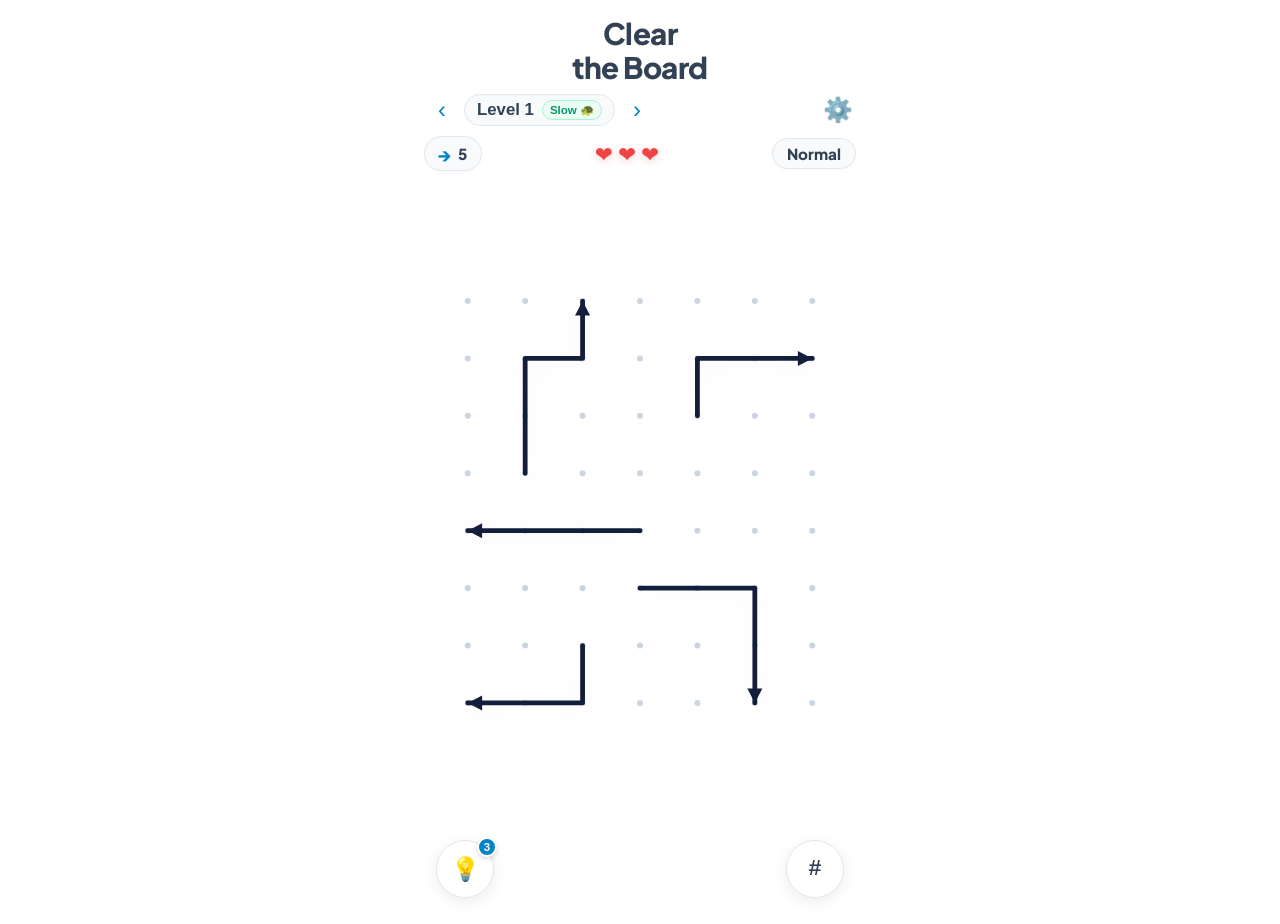
==== index.html @ a47052be "Add files via upload" ====
<!DOCTYPE html>
<html lang="en">
<head>
  <meta charset="UTF-8">
  <meta name="viewport" content="width=device-width, initial-scale=1.0, maximum-scale=1.0, user-scalable=no">
  <title>Clear the Board - 1000 Levels</title>
  
  <!-- Modern Clean Typography -->
  <link rel="preconnect" href="https://fonts.googleapis.com">
  <link rel="preconnect" href="https://fonts.gstatic.com" crossorigin>
  <link href="https://fonts.googleapis.com/css2?family=Plus+Jakarta+Sans:wght@600;700;800;900&display=swap" rel="stylesheet">
  
  <!-- CSS Styles -->
  <link rel="stylesheet" href="styles.css">
</head>
<body>

  <!-- App Viewport -->
  <div class="app-viewport">
    
    <!-- 1. Header Section (Exact Mobile Screenshot Match) -->
    <header class="header-container">
      <h1 class="main-title">Clear<br>the Board</h1>

      <!-- Subheader: ‹ | Level X | › | ⚙️ -->
      <div class="sub-header-row">
        <div class="level-nav-group">
          <button id="nav-prev-btn" class="nav-icon-btn" title="Previous Level">‹</button>
          <button id="level-title-btn" class="level-title-btn" title="Choose Level">
            <span id="level-title-text">Level 1</span>
            <span class="speed-badge">Slow 🐢</span>
          </button>
          <button id="nav-next-btn" class="nav-icon-btn" title="Next Level">›</button>
        </div>
        <button id="nav-settings-btn" class="nav-icon-btn" title="Settings">⚙️</button>
      </div>

      <!-- Status Bar: ↗ Count | ❤️ ❤️ ❤️ | Difficulty -->
      <div class="status-bar-row">
        <div class="status-pill">
          <span class="arrow-counter-icon">↗</span>
          <span id="remaining-count">6</span>
        </div>

        <div id="hearts-container" class="hearts-container">
          <span class="heart-icon">❤️</span>
          <span class="heart-icon">❤️</span>
          <span class="heart-icon">❤️</span>
        </div>

        <div id="difficulty-badge" class="status-pill">
          Normal
        </div>
      </div>
    </header>

    <!-- 2. Main Playfield (Responsive SVG Board) -->
    <main class="board-container">
      <canvas id="particles-canvas"></canvas>
      <svg id="game-svg"></svg>
    </main>

    <!-- 3. Bottom Controls: Floating Circular Buttons (💡 3 | #) -->
    <footer class="bottom-actions-container">
      <!-- Lightbulb Hint Button -->
      <button id="btn-hint" class="floating-action-btn" title="Use Hint">
        <span>💡</span>
        <span id="hint-badge" class="btn-badge-counter">3</span>
      </button>

      <!-- Grid / Levels Button (#) -->
      <button id="btn-levels" class="floating-action-btn" title="Select Level (1 - 1000)">
        <span style="font-family: monospace; font-weight: 800; font-size: 1.4rem;">#</span>
      </button>
    </footer>

  </div>

  <!-- ==========================================================================
       4. VICTORY SCREEN (Exact Replica matching Train Your Brain screenshot)
       ========================================================================== -->
  <div id="victory-modal" class="victory-overlay">
    <div class="victory-header-group">
      <h2 class="victory-train-title">Train<br>Your Brain</h2>
      <h3 class="victory-sub-title">Level Completed!</h3>
    </div>

    <!-- Center Card with Maze Blueprint Preview -->
    <div class="victory-puzzle-card">
      <svg id="victory-blueprint-svg"></svg>
    </div>

    <!-- Bottom Buttons -->
    <div class="victory-footer-group">
      <button id="victory-newgame-btn" class="victory-newgame-btn">New Game</button>
      <button id="victory-main-btn" class="victory-main-btn">Main</button>
    </div>
  </div>

  <!-- ==========================================================================
       5. 1000-LEVEL SELECTOR MODAL
       ========================================================================== -->
  <div id="level-select-modal" class="modal-overlay">
    <div class="modal-card">
      <div class="modal-header-row">
        <h2 class="modal-title">Select Level</h2>
        <button id="modal-close-btn" class="modal-close-btn">&times;</button>
      </div>

      <!-- Quick Jump Input -->
      <div class="jump-input-row">
        <input type="number" id="jump-level-input" class="jump-input" placeholder="Jump to level (1 - 1000)" min="1" max="1000">
        <button id="jump-go-btn" class="jump-go-btn">Go</button>
      </div>

      <!-- Range Filter Tabs -->
      <div class="range-tabs">
        <button class="range-tab-btn active" data-start="1" data-end="50">1 - 50</button>
        <button class="range-tab-btn" data-start="51" data-end="100">51 - 100</button>
        <button class="range-tab-btn" data-start="101" data-end="250">101 - 250</button>
        <button class="range-tab-btn" data-start="251" data-end="500">251 - 500</button>
        <button class="range-tab-btn" data-start="501" data-end="1000">501 - 1000</button>
      </div>

      <!-- Scrollable Levels Grid -->
      <div id="levels-scroll-grid" class="levels-scroll-grid"></div>
    </div>
  </div>

  <!-- ==========================================================================
       6. GAME OVER MODAL
       ========================================================================== -->
  <div id="gameover-modal" class="modal-overlay">
    <div class="modal-card gameover-card">
      <div class="gameover-icon">💔</div>
      <h2 class="modal-title" style="color: #ef4444;">Out of Lives!</h2>
      <p style="color: #64748b; margin-bottom: 24px; font-size: 0.95rem;">Look closely at which arrows block others before tapping.</p>
      
      <button id="gameover-retry-btn" class="jump-go-btn" style="width: 100%; padding: 14px 0; font-size: 1.05rem;">Try Again ↺</button>
    </div>
  </div>

  <!-- Scripts -->
  <script src="audio.js"></script>
  <script src="particles.js"></script>
  <script src="levels.js"></script>
  <script src="game.js"></script>
  <script src="app.js"></script>
</body>
</html>
---- styles.css ----
/* ==========================================================================
   Arrow Escape / Tap Away - Exact Match UI & Visual Design (Pixel-Accurate)
   Clean White Background, Dot-Matrix Grid, Thin Bent Navy Arrows, Red Hearts
   Train Your Brain - Level Completed Celebration Screen (Exact Replica)
   ========================================================================== */

:root {
  --font-family: 'Plus Jakarta Sans', system-ui, -apple-system, BlinkMacSystemFont, 'Segoe UI', Roboto, sans-serif;
  --bg-color: #ffffff;
  --text-title: #334155;
  --text-main: #0f172a;
  --text-muted: #64748b;
  --accent-blue: #0284c7;
  --accent-cyan: #38bdf8;
  --pill-bg: #f8fafc;
  --pill-border: #e2e8f0;
  --arrow-color: #131e3a;
  --arrow-active: #0284c7;
  --heart-color: #ef4444;
}

* {
  margin: 0;
  padding: 0;
  box-sizing: border-box;
  -webkit-tap-highlight-color: transparent;
  user-select: none;
}

body {
  font-family: var(--font-family);
  background: var(--bg-color);
  color: var(--text-main);
  min-height: 100vh;
  overflow: hidden;
  display: flex;
  flex-direction: column;
  align-items: center;
  justify-content: space-between;
  padding: 12px 16px;
  position: relative;
}

/* App Viewport Container (Mobile phone ratio / responsive) */
.app-viewport {
  width: 100%;
  max-width: 440px;
  height: 100vh;
  max-height: 920px;
  display: flex;
  flex-direction: column;
  justify-content: space-between;
  align-items: center;
  position: relative;
}

/* 1. Header Section (Exact Screenshot Match) */
.header-container {
  width: 100%;
  display: flex;
  flex-direction: column;
  align-items: center;
  gap: 8px;
  padding-top: 4px;
}

.main-title {
  font-size: 1.85rem;
  font-weight: 800;
  color: var(--text-title);
  letter-spacing: -0.5px;
  text-align: center;
  line-height: 1.15;
}

.sub-header-row {
  width: 100%;
  display: flex;
  align-items: center;
  justify-content: space-between;
  padding: 0 4px;
}

.level-nav-group {
  display: flex;
  align-items: center;
  gap: 4px;
}

.nav-icon-btn {
  background: transparent;
  border: none;
  color: var(--accent-blue);
  font-size: 1.5rem;
  cursor: pointer;
  display: flex;
  align-items: center;
  justify-content: center;
  width: 36px;
  height: 36px;
  border-radius: 50%;
  transition: background 0.15s ease, transform 0.15s ease;
}

.nav-icon-btn:hover {
  background: #f1f5f9;
  transform: scale(1.08);
}

.nav-icon-btn:active {
  transform: scale(0.92);
}

.level-title-btn {
  background: #f8fafc;
  border: 1px solid #e2e8f0;
  padding: 5px 12px;
  border-radius: 9999px;
  font-size: 1.05rem;
  font-weight: 800;
  color: var(--text-title);
  cursor: pointer;
  display: flex;
  align-items: center;
  gap: 6px;
  transition: all 0.15s ease;
}

.level-title-btn:hover {
  background: #e0f2fe;
  border-color: var(--accent-blue);
  color: var(--accent-blue);
}

.speed-badge {
  font-size: 0.72rem;
  font-weight: 700;
  background: #ecfdf5;
  color: #059669;
  border: 1px solid #a7f3d0;
  padding: 2px 7px;
  border-radius: 9999px;
  margin-left: 2px;
}

/* 2. Status Bar: Arrows Left & 3 Hearts */
.status-bar-row {
  width: 100%;
  display: flex;
  align-items: center;
  justify-content: space-between;
  padding: 0 4px;
}

.status-pill {
  display: inline-flex;
  align-items: center;
  gap: 6px;
  background: var(--pill-bg);
  border: 1.5px solid var(--pill-border);
  border-radius: 9999px;
  padding: 5px 14px;
  font-size: 0.95rem;
  font-weight: 800;
  color: var(--text-title);
  box-shadow: 0 1px 3px rgba(0, 0, 0, 0.03);
}

.arrow-counter-icon {
  font-size: 1.15rem;
  color: var(--accent-blue);
  transform: rotate(45deg);
  display: inline-block;
}

.hearts-container {
  display: flex;
  align-items: center;
  gap: 5px;
}

.heart-icon {
  font-size: 1.35rem;
  color: var(--heart-color);
  transition: transform 0.25s cubic-bezier(0.34, 1.56, 0.64, 1), opacity 0.25s ease;
  filter: drop-shadow(0 2px 4px rgba(239, 68, 68, 0.25));
}

.heart-icon.lost {
  opacity: 0.2;
  transform: scale(0.75);
  filter: grayscale(1);
}

/* 3. Board Container (Canvas & SVG) */
.board-container {
  width: 100%;
  flex: 1;
  display: flex;
  align-items: center;
  justify-content: center;
  position: relative;
  overflow: visible;
  padding: 4px;
  margin: 6px 0;
}

#game-svg {
  width: 100%;
  height: 100%;
  max-height: 68vh;
  touch-action: none;
  filter: drop-shadow(0 4px 12px rgba(19, 30, 58, 0.04));
  overflow: visible;
}

/* 4. Bottom Actions (Floating Circular Buttons) */
.bottom-actions-container {
  width: 100%;
  display: flex;
  align-items: center;
  justify-content: space-between;
  padding: 8px 16px 14px;
}

.floating-action-btn {
  width: 58px;
  height: 58px;
  border-radius: 50%;
  background: #ffffff;
  border: 1.5px solid #e2e8f0;
  color: var(--text-title);
  font-size: 1.45rem;
  display: flex;
  align-items: center;
  justify-content: center;
  cursor: pointer;
  position: relative;
  box-shadow: 0 4px 16px rgba(0, 0, 0, 0.08);
  transition: transform 0.15s ease, box-shadow 0.15s ease, border-color 0.15s ease;
}

.floating-action-btn:hover {
  transform: translateY(-3px);
  box-shadow: 0 8px 24px rgba(0, 0, 0, 0.12);
  border-color: #cbd5e1;
}

.floating-action-btn:active {
  transform: scale(0.92);
}

.btn-badge-counter {
  position: absolute;
  top: -4px;
  right: -4px;
  background: #0284c7;
  color: #ffffff;
  font-size: 0.72rem;
  font-weight: 800;
  width: 20px;
  height: 20px;
  border-radius: 50%;
  display: flex;
  align-items: center;
  justify-content: center;
  border: 2px solid #ffffff;
  box-shadow: 0 2px 5px rgba(0,0,0,0.15);
}

/* Touch Ripple */
.touch-ripple {
  position: fixed;
  width: 36px;
  height: 36px;
  border-radius: 50%;
  background: rgba(2, 132, 199, 0.35);
  pointer-events: none;
  transform: translate(-50%, -50%) scale(0.4);
  animation: rippleSpread 0.45s cubic-bezier(0.2, 0.8, 0.2, 1) forwards;
  z-index: 999;
}

@keyframes rippleSpread {
  0% { transform: translate(-50%, -50%) scale(0.4); opacity: 0.8; }
  100% { transform: translate(-50%, -50%) scale(2.4); opacity: 0; }
}

/* Particle Canvas */
#particles-canvas {
  position: absolute;
  top: 0;
  left: 0;
  width: 100%;
  height: 100%;
  pointer-events: none;
  z-index: 50;
}

/* ==========================================================================
   5. "TRAIN YOUR BRAIN - LEVEL COMPLETED!" VICTORY SCREEN
   Exact 1:1 Replica matching media_1790668545825.webp
   ========================================================================== */
.victory-overlay {
  position: fixed;
  inset: 0;
  background: linear-gradient(180deg, #0ea5e9 0%, #0284c7 100%);
  display: flex;
  flex-direction: column;
  align-items: center;
  justify-content: space-between;
  padding: 48px 24px 36px;
  z-index: 2000;
  opacity: 0;
  pointer-events: none;
  transition: opacity 0.35s ease;
  overflow: hidden;
}

.victory-overlay.active {
  opacity: 1;
  pointer-events: auto;
}

/* Radial burst glow behind victory screen */
.victory-overlay::before {
  content: '';
  position: absolute;
  top: 30%;
  left: 50%;
  width: 600px;
  height: 600px;
  transform: translate(-50%, -50%);
  background: radial-gradient(circle, rgba(255, 255, 255, 0.25) 0%, rgba(255, 255, 255, 0) 70%);
  pointer-events: none;
}

.victory-header-group {
  text-align: center;
  position: relative;
  z-index: 2;
  margin-top: 12px;
}

.victory-train-title {
  color: #ffffff;
  font-size: 2.3rem;
  font-weight: 800;
  letter-spacing: -0.5px;
  line-height: 1.15;
  text-shadow: 0 4px 12px rgba(0, 0, 0, 0.15);
}

.victory-sub-title {
  color: #ffffff;
  font-size: 1.45rem;
  font-weight: 700;
  margin-top: 16px;
  opacity: 0.95;
  text-shadow: 0 2px 8px rgba(0, 0, 0, 0.15);
}

/* Center White Card showing the completed puzzle silhouette */
.victory-puzzle-card {
  width: 86%;
  max-width: 320px;
  aspect-ratio: 1;
  background: #ffffff;
  border-radius: 28px;
  padding: 22px;
  box-shadow: 0 24px 60px -10px rgba(0, 0, 0, 0.35);
  display: flex;
  align-items: center;
  justify-content: center;
  position: relative;
  z-index: 2;
  transform: scale(0.92);
  transition: transform 0.4s cubic-bezier(0.34, 1.56, 0.64, 1);
}

.victory-overlay.active .victory-puzzle-card {
  transform: scale(1);
}

#victory-blueprint-svg {
  width: 100%;
  height: 100%;
}

/* Bottom Action Buttons */
.victory-footer-group {
  width: 100%;
  max-width: 320px;
  display: flex;
  flex-direction: column;
  align-items: center;
  gap: 14px;
  position: relative;
  z-index: 2;
  margin-bottom: 8px;
}

.victory-newgame-btn {
  width: 100%;
  background: #ffffff;
  color: #0284c7;
  border: none;
  border-radius: 9999px;
  padding: 16px 0;
  font-size: 1.15rem;
  font-weight: 800;
  letter-spacing: -0.2px;
  cursor: pointer;
  box-shadow: 0 8px 24px rgba(0, 0, 0, 0.15);
  transition: transform 0.15s ease, box-shadow 0.15s ease;
}

.victory-newgame-btn:hover {
  transform: translateY(-2px);
  box-shadow: 0 12px 30px rgba(0, 0, 0, 0.2);
}

.victory-newgame-btn:active {
  transform: scale(0.96);
}

.victory-main-btn {
  background: transparent;
  border: none;
  color: rgba(255, 255, 255, 0.95);
  font-size: 1.05rem;
  font-weight: 700;
  cursor: pointer;
  padding: 6px 16px;
  transition: opacity 0.15s ease;
}

.victory-main-btn:hover {
  opacity: 0.8;
  text-decoration: underline;
}

/* Confetti flakes */
.confetti-flake {
  position: absolute;
  width: 9px;
  height: 15px;
  border-radius: 2px;
  opacity: 0.9;
  pointer-events: none;
  animation: fallConfetti linear infinite;
}

@keyframes fallConfetti {
  0% { transform: translateY(-40px) rotate(0deg); opacity: 1; }
  100% { transform: translateY(105vh) rotate(720deg); opacity: 0; }
}

/* ==========================================================================
   6. LEVEL SELECTOR MODAL (1 to 1000 Levels)
   ========================================================================== */
.modal-overlay {
  position: fixed;
  inset: 0;
  background: rgba(15, 23, 42, 0.65);
  backdrop-filter: blur(8px);
  display: flex;
  align-items: center;
  justify-content: center;
  padding: 20px;
  z-index: 3000;
  opacity: 0;
  pointer-events: none;
  transition: opacity 0.2s ease;
}

.modal-overlay.active {
  opacity: 1;
  pointer-events: auto;
}

.modal-card {
  width: 100%;
  max-width: 400px;
  max-height: 85vh;
  background: #ffffff;
  border-radius: 28px;
  padding: 24px;
  box-shadow: 0 24px 60px rgba(0, 0, 0, 0.25);
  display: flex;
  flex-direction: column;
  transform: scale(0.92);
  transition: transform 0.25s cubic-bezier(0.34, 1.56, 0.64, 1);
}

.modal-overlay.active .modal-card {
  transform: scale(1);
}

.modal-header-row {
  display: flex;
  align-items: center;
  justify-content: space-between;
  margin-bottom: 14px;
}

.modal-title {
  font-size: 1.4rem;
  font-weight: 800;
  color: var(--text-title);
}

.modal-close-btn {
  background: #f1f5f9;
  border: none;
  width: 32px;
  height: 32px;
  border-radius: 50%;
  font-size: 1.1rem;
  color: var(--text-muted);
  cursor: pointer;
  display: flex;
  align-items: center;
  justify-content: center;
}

/* Quick Jump Input */
.jump-input-row {
  display: flex;
  align-items: center;
  gap: 8px;
  margin-bottom: 14px;
}

.jump-input {
  flex: 1;
  padding: 10px 14px;
  border-radius: 14px;
  border: 1.5px solid #e2e8f0;
  font-size: 0.95rem;
  font-weight: 700;
  outline: none;
  color: var(--text-main);
}

.jump-input:focus {
  border-color: var(--accent-blue);
}

.jump-go-btn {
  background: var(--accent-blue);
  color: #ffffff;
  border: none;
  padding: 10px 18px;
  border-radius: 14px;
  font-weight: 800;
  font-size: 0.95rem;
  cursor: pointer;
}

/* Range Filter Tabs */
.range-tabs {
  display: flex;
  gap: 6px;
  overflow-x: auto;
  padding-bottom: 8px;
  margin-bottom: 12px;
}

.range-tab-btn {
  background: #f8fafc;
  border: 1px solid #e2e8f0;
  padding: 6px 12px;
  border-radius: 9999px;
  font-size: 0.8rem;
  font-weight: 700;
  color: var(--text-muted);
  cursor: pointer;
  white-space: nowrap;
}

.range-tab-btn.active {
  background: #e0f2fe;
  border-color: var(--accent-blue);
  color: var(--accent-blue);
}

/* Level Grid */
.levels-scroll-grid {
  display: grid;
  grid-template-columns: repeat(5, 1fr);
  gap: 8px;
  overflow-y: auto;
  max-height: 340px;
  padding: 4px;
}

.level-chip {
  aspect-ratio: 1;
  border-radius: 12px;
  background: #f8fafc;
  border: 1.5px solid #e2e8f0;
  display: flex;
  flex-direction: column;
  align-items: center;
  justify-content: center;
  font-weight: 800;
  font-size: 0.95rem;
  color: var(--text-main);
  cursor: pointer;
  transition: all 0.15s ease;
}

.level-chip:hover {
  background: #e0f2fe;
  border-color: var(--accent-blue);
  transform: scale(1.05);
}

.level-chip.current {
  border-color: var(--accent-blue);
  background: var(--accent-blue);
  color: #ffffff;
}

.level-chip.completed::after {
  content: '★';
  font-size: 0.65rem;
  color: #eab308;
  line-height: 1;
}

/* Game Over Modal */
.gameover-card {
  text-align: center;
  padding: 28px 20px;
}

.gameover-icon {
  font-size: 3rem;
  margin-bottom: 12px;
}
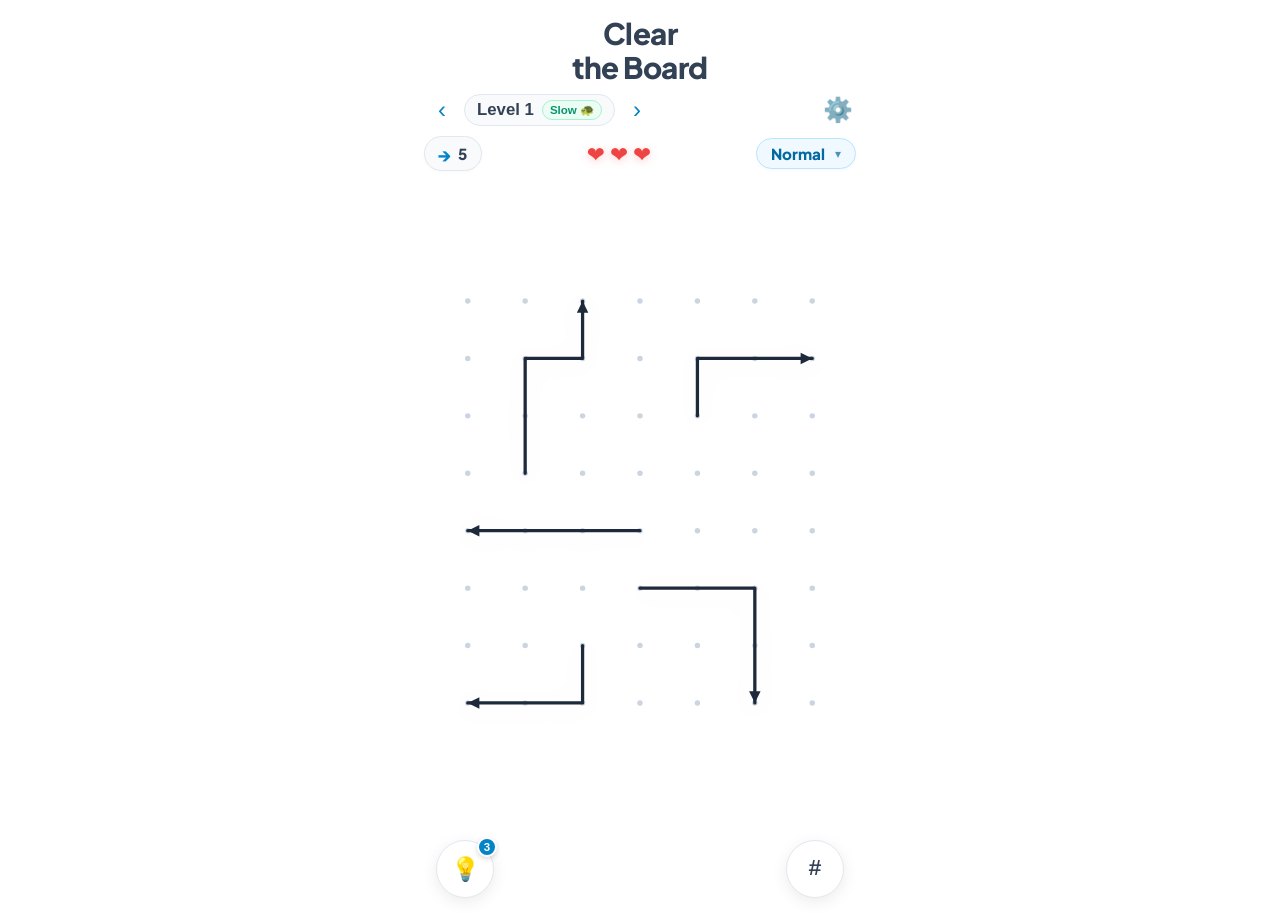
==== commit 825daf03: "Add files via upload" ====
--- a/index.html
+++ b/index.html
@@ -48,8 +48,9 @@
           <span class="heart-icon">❤️</span>
         </div>
 
-        <div id="difficulty-badge" class="status-pill">
-          Normal
+        <div id="difficulty-badge" class="status-pill cursor-pointer" title="Change Difficulty (Easy / Normal / Hard)" style="cursor: pointer;">
+          <span id="difficulty-text">Normal</span>
+          <span style="font-size: 0.75rem; margin-left: 4px; opacity: 0.7;">▾</span>
         </div>
       </div>
     </header>
@@ -140,6 +141,36 @@
     </div>
   </div>
 
+  <!-- ==========================================================================
+       7. DIFFICULTY SELECTOR MODAL (Easy, Normal, Hard)
+       ========================================================================== -->
+  <div id="difficulty-modal" class="modal-overlay">
+    <div class="modal-card" style="max-width: 380px; text-align: center;">
+      <div class="modal-header-row" style="margin-bottom: 12px;">
+        <h2 class="modal-title">Game Difficulty</h2>
+        <button id="difficulty-modal-close-btn" class="modal-close-btn">&times;</button>
+      </div>
+      <p style="color: #64748b; font-size: 0.9rem; margin-bottom: 20px;">Apni pasand ke mutabiq difficulty select karein:</p>
+      
+      <div style="display: flex; flex-direction: column; gap: 12px;">
+        <button class="difficulty-select-btn" data-diff="Easy" style="border: 2px solid #22c55e; background: #f0fdf4; color: #15803d; border-radius: 14px; padding: 14px 18px; font-weight: 800; font-size: 1.05rem; cursor: pointer; display: flex; align-items: center; justify-content: space-between; transition: transform 0.15s ease;">
+          <span>🟢 Easy (Aasan)</span>
+          <span style="font-size: 0.85rem; font-weight: 600; opacity: 0.85;">5 - 10 Arrows</span>
+        </button>
+
+        <button class="difficulty-select-btn" data-diff="Normal" style="border: 2px solid #0284c7; background: #f0f9ff; color: #0369a1; border-radius: 14px; padding: 14px 18px; font-weight: 800; font-size: 1.05rem; cursor: pointer; display: flex; align-items: center; justify-content: space-between; transition: transform 0.15s ease;">
+          <span>🟡 Normal (Madhyam)</span>
+          <span style="font-size: 0.85rem; font-weight: 600; opacity: 0.85;">12 - 22 Arrows</span>
+        </button>
+
+        <button class="difficulty-select-btn" data-diff="Hard" style="border: 2px solid #ea580c; background: #fff7ed; color: #c2410c; border-radius: 14px; padding: 14px 18px; font-weight: 800; font-size: 1.05rem; cursor: pointer; display: flex; align-items: center; justify-content: space-between; transition: transform 0.15s ease;">
+          <span>🔴 Hard (Kathin)</span>
+          <span style="font-size: 0.85rem; font-weight: 600; opacity: 0.85;">25 - 42 Arrows</span>
+        </button>
+      </div>
+    </div>
+  </div>
+
   <!-- Scripts -->
   <script src="audio.js"></script>
   <script src="particles.js"></script>
--- a/styles.css
+++ b/styles.css
@@ -640,3 +640,14 @@
   font-size: 3rem;
   margin-bottom: 12px;
 }
+
+/* Difficulty Option Buttons */
+.difficulty-select-btn:hover {
+  transform: translateY(-2px);
+  box-shadow: 0 4px 12px rgba(0, 0, 0, 0.08);
+}
+
+.difficulty-select-btn:active {
+  transform: scale(0.97);
+}
+
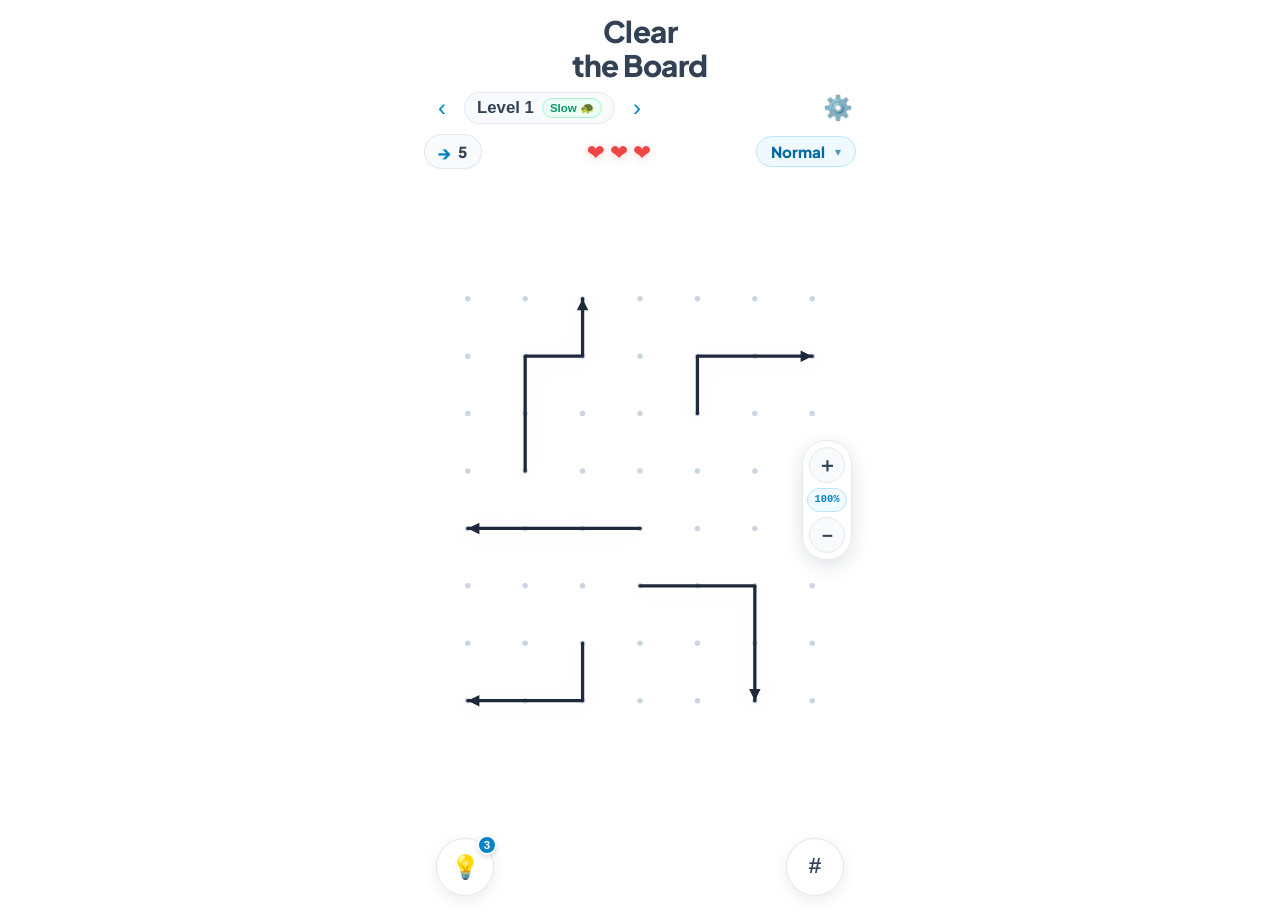
==== commit 75791e59: "Add files via upload" ====
--- a/index.html
+++ b/index.html
@@ -2,8 +2,8 @@
 <html lang="en">
 <head>
   <meta charset="UTF-8">
-  <meta name="viewport" content="width=device-width, initial-scale=1.0, maximum-scale=1.0, user-scalable=no">
-  <title>Clear the Board - 1000 Levels</title>
+  <meta name="viewport" content="width=device-width, initial-scale=1.0, maximum-scale=5.0, user-scalable=yes">
+  <title>Clear the Board - 2000 Levels</title>
   
   <!-- Modern Clean Typography -->
   <link rel="preconnect" href="https://fonts.googleapis.com">
@@ -59,6 +59,13 @@
     <main class="board-container">
       <canvas id="particles-canvas"></canvas>
       <svg id="game-svg"></svg>
+
+      <!-- Zoom In / Zoom Out Floating Controls -->
+      <div id="zoom-controls" class="zoom-controls-widget" title="Zoom & Pan Controls">
+        <button id="btn-zoom-in" class="zoom-control-btn" title="Zoom In (＋)">＋</button>
+        <button id="btn-zoom-reset" class="zoom-control-btn zoom-level-display" title="Reset Zoom (Fit)">100%</button>
+        <button id="btn-zoom-out" class="zoom-control-btn" title="Zoom Out (－)">－</button>
+      </div>
     </main>
 
     <!-- 3. Bottom Controls: Floating Circular Buttons (💡 3 | #) -->
@@ -70,7 +77,7 @@
       </button>
 
       <!-- Grid / Levels Button (#) -->
-      <button id="btn-levels" class="floating-action-btn" title="Select Level (1 - 1000)">
+      <button id="btn-levels" class="floating-action-btn" title="Select Level (1 - 2000)">
         <span style="font-family: monospace; font-weight: 800; font-size: 1.4rem;">#</span>
       </button>
     </footer>
@@ -104,23 +111,24 @@
   <div id="level-select-modal" class="modal-overlay">
     <div class="modal-card">
       <div class="modal-header-row">
-        <h2 class="modal-title">Select Level</h2>
+        <h2 class="modal-title">Select Level (1 - 2000)</h2>
         <button id="modal-close-btn" class="modal-close-btn">&times;</button>
       </div>
 
       <!-- Quick Jump Input -->
       <div class="jump-input-row">
-        <input type="number" id="jump-level-input" class="jump-input" placeholder="Jump to level (1 - 1000)" min="1" max="1000">
+        <input type="number" id="jump-level-input" class="jump-input" placeholder="Jump to level (1 - 2000)" min="1" max="2000">
         <button id="jump-go-btn" class="jump-go-btn">Go</button>
       </div>
 
       <!-- Range Filter Tabs -->
       <div class="range-tabs">
-        <button class="range-tab-btn active" data-start="1" data-end="50">1 - 50</button>
-        <button class="range-tab-btn" data-start="51" data-end="100">51 - 100</button>
+        <button class="range-tab-btn active" data-start="1" data-end="100">1 - 100</button>
         <button class="range-tab-btn" data-start="101" data-end="250">101 - 250</button>
         <button class="range-tab-btn" data-start="251" data-end="500">251 - 500</button>
         <button class="range-tab-btn" data-start="501" data-end="1000">501 - 1000</button>
+        <button class="range-tab-btn" data-start="1001" data-end="1500">1001 - 1500</button>
+        <button class="range-tab-btn" data-start="1501" data-end="2000">1501 - 2000</button>
       </div>
 
       <!-- Scrollable Levels Grid -->
--- a/styles.css
+++ b/styles.css
@@ -32,12 +32,14 @@
   background: var(--bg-color);
   color: var(--text-main);
   min-height: 100vh;
-  overflow: hidden;
+  min-height: 100dvh;
+  overflow-x: hidden;
+  overflow-y: auto;
   display: flex;
   flex-direction: column;
   align-items: center;
   justify-content: space-between;
-  padding: 12px 16px;
+  padding: 10px 14px;
   position: relative;
 }
 
@@ -45,8 +47,8 @@
 .app-viewport {
   width: 100%;
   max-width: 440px;
-  height: 100vh;
-  max-height: 920px;
+  min-height: 100vh;
+  min-height: 100dvh;
   display: flex;
   flex-direction: column;
   justify-content: space-between;
@@ -212,6 +214,78 @@
   touch-action: none;
   filter: drop-shadow(0 4px 12px rgba(19, 30, 58, 0.04));
   overflow: visible;
+  cursor: default;
+}
+
+#game-svg.can-pan {
+  cursor: grab;
+}
+
+#game-svg.is-panning {
+  cursor: grabbing;
+}
+
+/* Floating Zoom & Pan Controls Widget */
+.zoom-controls-widget {
+  position: absolute;
+  right: 8px;
+  top: 50%;
+  transform: translateY(-50%);
+  display: flex;
+  flex-direction: column;
+  align-items: center;
+  gap: 5px;
+  background: rgba(255, 255, 255, 0.94);
+  backdrop-filter: blur(12px);
+  -webkit-backdrop-filter: blur(12px);
+  border: 1.5px solid #e2e8f0;
+  border-radius: 24px;
+  padding: 6px 4px;
+  box-shadow: 0 6px 20px rgba(15, 23, 42, 0.12);
+  z-index: 80;
+  user-select: none;
+  touch-action: none;
+}
+
+.zoom-control-btn {
+  width: 36px;
+  height: 36px;
+  border-radius: 50%;
+  background: #f8fafc;
+  border: 1px solid #e2e8f0;
+  color: var(--text-title);
+  font-size: 1.25rem;
+  font-weight: 800;
+  display: flex;
+  align-items: center;
+  justify-content: center;
+  cursor: pointer;
+  transition: all 0.15s ease;
+  line-height: 1;
+}
+
+.zoom-control-btn:hover {
+  background: #e0f2fe;
+  color: var(--accent-blue);
+  border-color: #7dd3fc;
+  transform: scale(1.08);
+}
+
+.zoom-control-btn:active {
+  transform: scale(0.92);
+}
+
+.zoom-level-display {
+  font-size: 0.65rem;
+  font-weight: 800;
+  font-family: monospace;
+  color: var(--accent-blue);
+  width: 40px;
+  height: 24px;
+  border-radius: 12px;
+  background: #f0f9ff;
+  border: 1px solid #bae6fd;
+  padding: 0 2px;
 }
 
 /* 4. Bottom Actions (Floating Circular Buttons) */
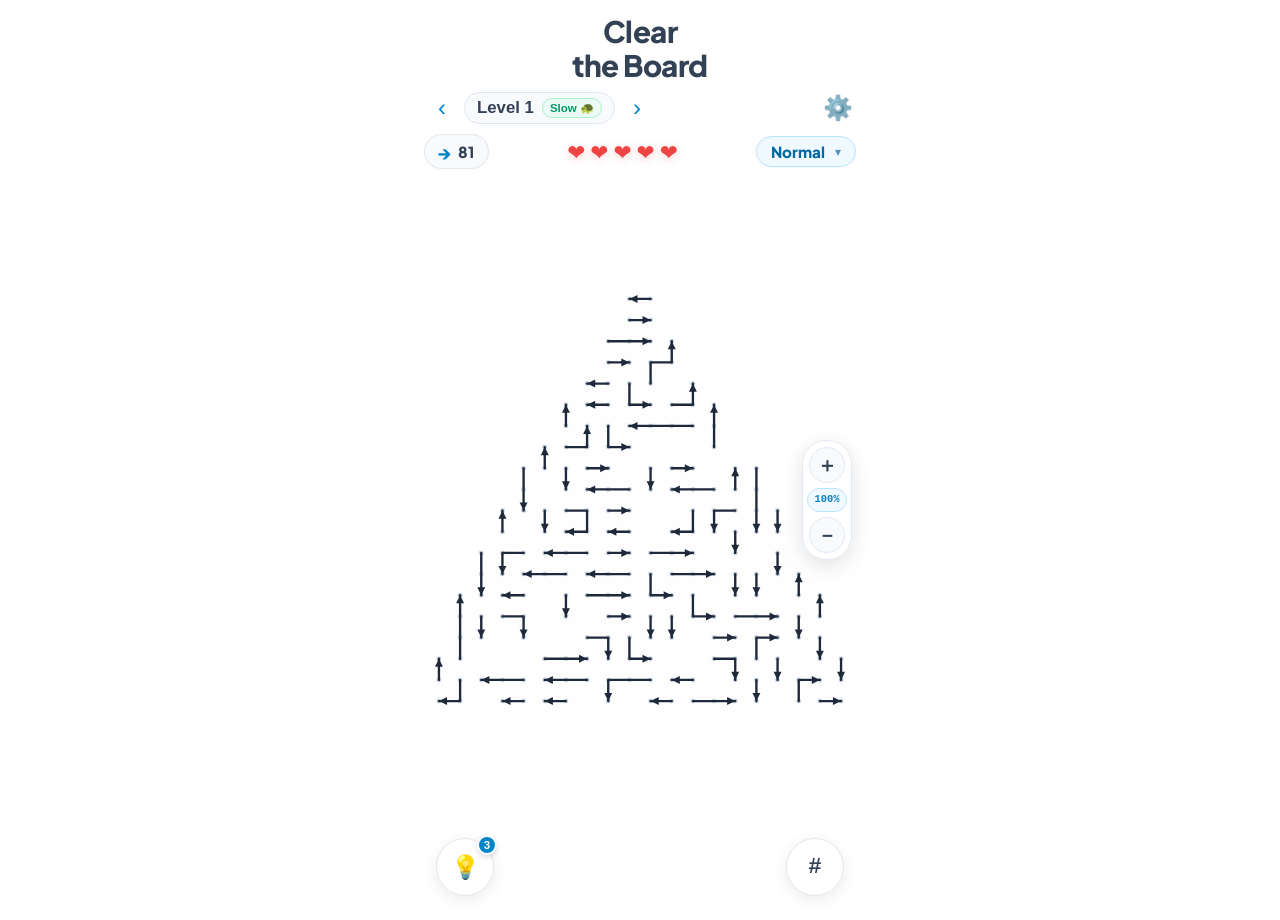
==== commit 6c061fa9: "Add files via upload" ====
--- a/index.html
+++ b/index.html
@@ -46,6 +46,8 @@
           <span class="heart-icon">❤️</span>
           <span class="heart-icon">❤️</span>
           <span class="heart-icon">❤️</span>
+          <span class="heart-icon">❤️</span>
+          <span class="heart-icon">❤️</span>
         </div>
 
         <div id="difficulty-badge" class="status-pill cursor-pointer" title="Change Difficulty (Easy / Normal / Hard)" style="cursor: pointer;">
@@ -89,8 +91,9 @@
        ========================================================================== -->
   <div id="victory-modal" class="victory-overlay">
     <div class="victory-header-group">
-      <h2 class="victory-train-title">Train<br>Your Brain</h2>
-      <h3 class="victory-sub-title">Level Completed!</h3>
+      <div class="victory-trophy-icon">🏆</div>
+      <h2 class="victory-train-title">Level Completed!</h2>
+      <h3 id="victory-level-subtitle" class="victory-sub-title">Level 1 Cleared</h3>
     </div>
 
     <!-- Center Card with Maze Blueprint Preview -->
@@ -98,10 +101,23 @@
       <svg id="victory-blueprint-svg"></svg>
     </div>
 
-    <!-- Bottom Buttons -->
+    <!-- Bottom Buttons: Continue to Next Level & Back Level -->
     <div class="victory-footer-group">
-      <button id="victory-newgame-btn" class="victory-newgame-btn">New Game</button>
-      <button id="victory-main-btn" class="victory-main-btn">Main</button>
+      <button id="victory-next-btn" class="victory-primary-btn" title="Continue to Next Level">
+        <span>Continue to Next Level</span>
+        <span style="font-size: 1.25rem;">➔</span>
+      </button>
+
+      <div class="victory-secondary-row">
+        <button id="victory-back-btn" class="victory-secondary-btn" title="Go to Previous Level">
+          <span>‹ Back Level</span>
+        </button>
+        <button id="victory-replay-btn" class="victory-secondary-btn" title="Replay this Level">
+          <span>Replay ↺</span>
+        </button>
+      </div>
+
+      <button id="victory-main-btn" class="victory-link-btn">Select Level (#)</button>
     </div>
   </div>
 
@@ -163,17 +179,17 @@
       <div style="display: flex; flex-direction: column; gap: 12px;">
         <button class="difficulty-select-btn" data-diff="Easy" style="border: 2px solid #22c55e; background: #f0fdf4; color: #15803d; border-radius: 14px; padding: 14px 18px; font-weight: 800; font-size: 1.05rem; cursor: pointer; display: flex; align-items: center; justify-content: space-between; transition: transform 0.15s ease;">
           <span>🟢 Easy (Aasan)</span>
-          <span style="font-size: 0.85rem; font-weight: 600; opacity: 0.85;">5 - 10 Arrows</span>
+          <span style="font-size: 0.85rem; font-weight: 700; opacity: 0.9;">70 Teer (Arrows)</span>
         </button>
 
         <button class="difficulty-select-btn" data-diff="Normal" style="border: 2px solid #0284c7; background: #f0f9ff; color: #0369a1; border-radius: 14px; padding: 14px 18px; font-weight: 800; font-size: 1.05rem; cursor: pointer; display: flex; align-items: center; justify-content: space-between; transition: transform 0.15s ease;">
-          <span>🟡 Normal (Madhyam)</span>
-          <span style="font-size: 0.85rem; font-weight: 600; opacity: 0.85;">12 - 22 Arrows</span>
+          <span>🟡 Normal (Medium)</span>
+          <span style="font-size: 0.85rem; font-weight: 700; opacity: 0.9;">100 Teer (Arrows)</span>
         </button>
 
         <button class="difficulty-select-btn" data-diff="Hard" style="border: 2px solid #ea580c; background: #fff7ed; color: #c2410c; border-radius: 14px; padding: 14px 18px; font-weight: 800; font-size: 1.05rem; cursor: pointer; display: flex; align-items: center; justify-content: space-between; transition: transform 0.15s ease;">
           <span>🔴 Hard (Kathin)</span>
-          <span style="font-size: 0.85rem; font-weight: 600; opacity: 0.85;">25 - 42 Arrows</span>
+          <span style="font-size: 0.85rem; font-weight: 700; opacity: 0.9;">200 Teer (Arrows)</span>
         </button>
       </div>
     </div>
--- a/styles.css
+++ b/styles.css
@@ -468,49 +468,98 @@
   display: flex;
   flex-direction: column;
   align-items: center;
-  gap: 14px;
+  gap: 12px;
   position: relative;
   z-index: 2;
   margin-bottom: 8px;
 }
 
-.victory-newgame-btn {
+.victory-trophy-icon {
+  font-size: 2.6rem;
+  margin-bottom: 4px;
+  animation: bounceTrophy 1s ease infinite alternate;
+}
+
+@keyframes bounceTrophy {
+  0% { transform: translateY(0) scale(1); }
+  100% { transform: translateY(-7px) scale(1.08); }
+}
+
+.victory-primary-btn {
   width: 100%;
   background: #ffffff;
   color: #0284c7;
   border: none;
   border-radius: 9999px;
-  padding: 16px 0;
+  padding: 16px 20px;
   font-size: 1.15rem;
   font-weight: 800;
   letter-spacing: -0.2px;
   cursor: pointer;
-  box-shadow: 0 8px 24px rgba(0, 0, 0, 0.15);
+  box-shadow: 0 8px 24px rgba(0, 0, 0, 0.18);
+  display: flex;
+  align-items: center;
+  justify-content: center;
+  gap: 10px;
   transition: transform 0.15s ease, box-shadow 0.15s ease;
 }
 
-.victory-newgame-btn:hover {
+.victory-primary-btn:hover {
   transform: translateY(-2px);
-  box-shadow: 0 12px 30px rgba(0, 0, 0, 0.2);
-}
-
-.victory-newgame-btn:active {
+  box-shadow: 0 12px 32px rgba(0, 0, 0, 0.25);
+}
+
+.victory-primary-btn:active {
   transform: scale(0.96);
 }
 
-.victory-main-btn {
+.victory-secondary-row {
+  width: 100%;
+  display: flex;
+  gap: 10px;
+}
+
+.victory-secondary-btn {
+  flex: 1;
+  background: rgba(255, 255, 255, 0.18);
+  color: #ffffff;
+  border: 1.5px solid rgba(255, 255, 255, 0.45);
+  border-radius: 9999px;
+  padding: 12px 14px;
+  font-size: 0.95rem;
+  font-weight: 700;
+  cursor: pointer;
+  backdrop-filter: blur(8px);
+  display: flex;
+  align-items: center;
+  justify-content: center;
+  gap: 6px;
+  transition: background 0.15s ease, transform 0.15s ease, border-color 0.15s ease;
+}
+
+.victory-secondary-btn:hover {
+  background: rgba(255, 255, 255, 0.28);
+  border-color: #ffffff;
+  transform: translateY(-1px);
+}
+
+.victory-secondary-btn:active {
+  transform: scale(0.96);
+}
+
+.victory-link-btn {
   background: transparent;
   border: none;
-  color: rgba(255, 255, 255, 0.95);
-  font-size: 1.05rem;
+  color: rgba(255, 255, 255, 0.85);
+  font-size: 0.95rem;
   font-weight: 700;
   cursor: pointer;
-  padding: 6px 16px;
-  transition: opacity 0.15s ease;
-}
-
-.victory-main-btn:hover {
-  opacity: 0.8;
+  padding: 4px 12px;
+  transition: opacity 0.15s ease, color 0.15s ease;
+}
+
+.victory-link-btn:hover {
+  color: #ffffff;
   text-decoration: underline;
 }
 
